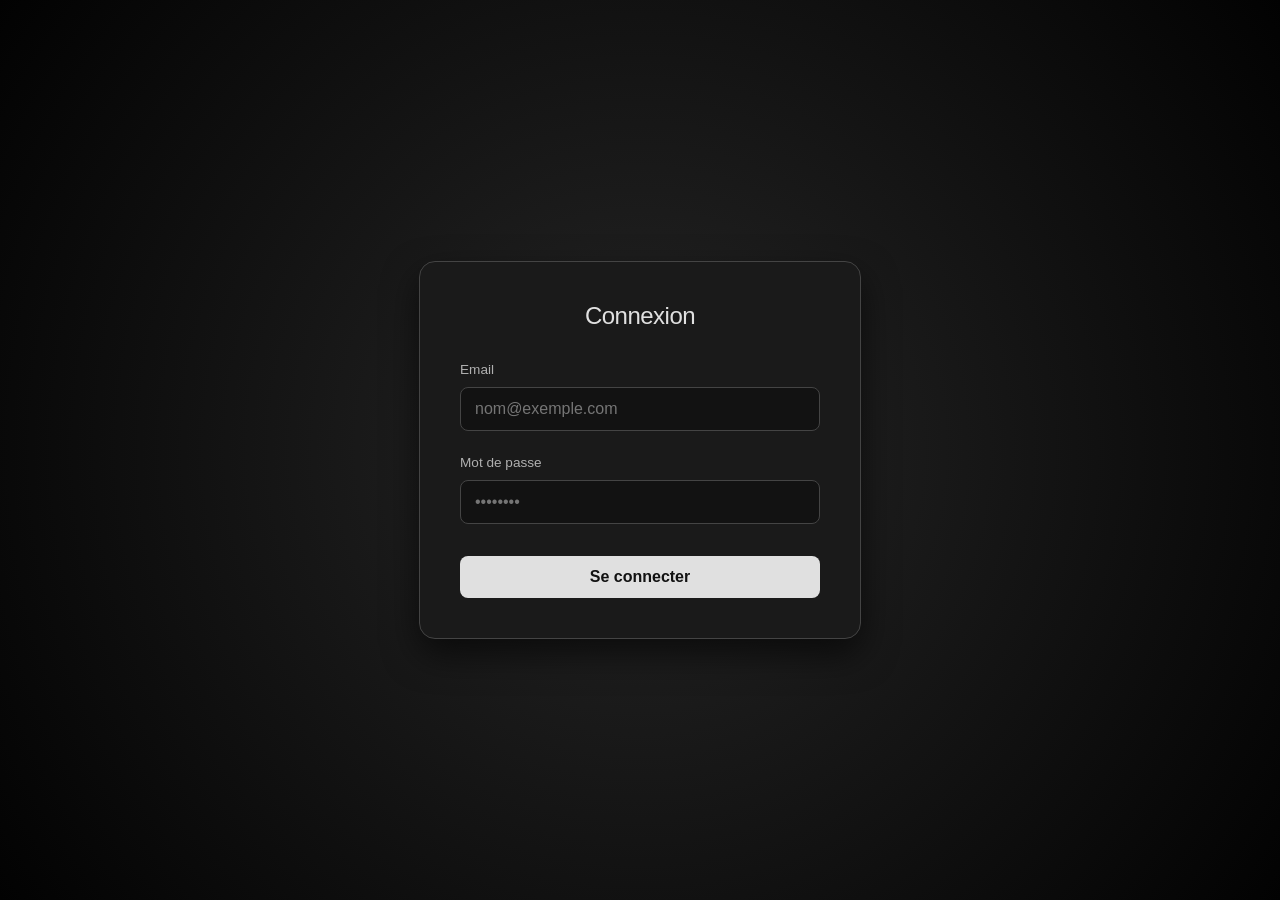
==== view/index.html @ da9903e0 "Creation: login page (css + html)" ====
<!DOCTYPE html>
<html lang="fr">

<head>
    <meta charset="UTF-8">
    <meta name="viewport" content="width=device-width, initial-scale=1.0">
    <link rel="stylesheet" href="../style/style.css">
    <title>Connexion</title>
</head>

<body>

    <div class="login-card">
        <h1>Connexion</h1>
        <form>
            <div class="form-group">
                <label for="formEmail">Email</label>
                <input type="email" class="inputForm" id="formEmail" placeholder="nom@exemple.com" maxlength="25"
                    required>
            </div>

            <div class="form-group">
                <label for="formPwd">Mot de passe</label>
                <input type="password" class="inputForm" id="formPwd" placeholder="••••••••" maxlength="20" required>
            </div>

            <input type="submit" value="Se connecter">
        </form>
    </div>

</body>

</html>
---- style/style.css ----
/* Background: #121212 (charcoal black)
Primary Text: #E0E0E0 (light gray)
Secondary Text: #B0B0B0 (medium gray)
Borders/Dividers: #444444 (dark gray)
Accent: #888888 (soft gray) */

body {
            background: radial-gradient(circle, #262626 0%, #020202 100%);
            color: #E0E0E0;
            font-family: -apple-system, BlinkMacSystemFont, "Segoe UI", Roboto, sans-serif;
            display: flex;
            justify-content: center;
            align-items: center;
            height: 100vh;
            margin: 0;
        }

        .login-card {
            background-color: #1a1a1a;
            padding: 2.5rem;
            border-radius: 16px;
            border: 1px solid #444444;
            width: 100%;
            max-width: 360px;
            box-shadow: 0 15px 35px rgba(0, 0, 0, 0.6);
        }

        h1 {
            margin: 0 0 2rem 0;
            font-size: 1.5rem;
            text-align: center;
            font-weight: 500;
            letter-spacing: -0.5px;
        }

        .form-group {
            margin-bottom: 1.5rem;
        }

        label {
            display: block;
            margin-bottom: 0.6rem;
            color: #B0B0B0;
            font-size: 0.85rem;
            font-weight: 500;
        }

        .inputForm {
            width: 100%;
            padding: 12px 14px;
            background-color: #121212;
            border: 1px solid #444444;
            border-radius: 8px;
            color: #E0E0E0;
            font-size: 1rem;
            box-sizing: border-box;
            transition: all 0.3s ease;
        }

        .inputForm:focus {
            outline: none;
            border-color: #888888;
            box-shadow: 0 0 0 2px rgba(136, 136, 136, 0.2);
        }

        input[type="submit"] {
            width: 100%;
            padding: 12px;
            margin-top: 0.5rem;
            background-color: #E0E0E0;
            color: #121212;
            border: none;
            border-radius: 8px;
            font-size: 1rem;
            font-weight: 600;
            cursor: pointer;
            transition: transform 0.2s, background-color 0.3s;
        }

        input[type="submit"]:hover {
            background-color: #ffffff;
            transform: translateY(-1px);
        }

        input[type="submit"]:active {
            transform: translateY(0);
        }
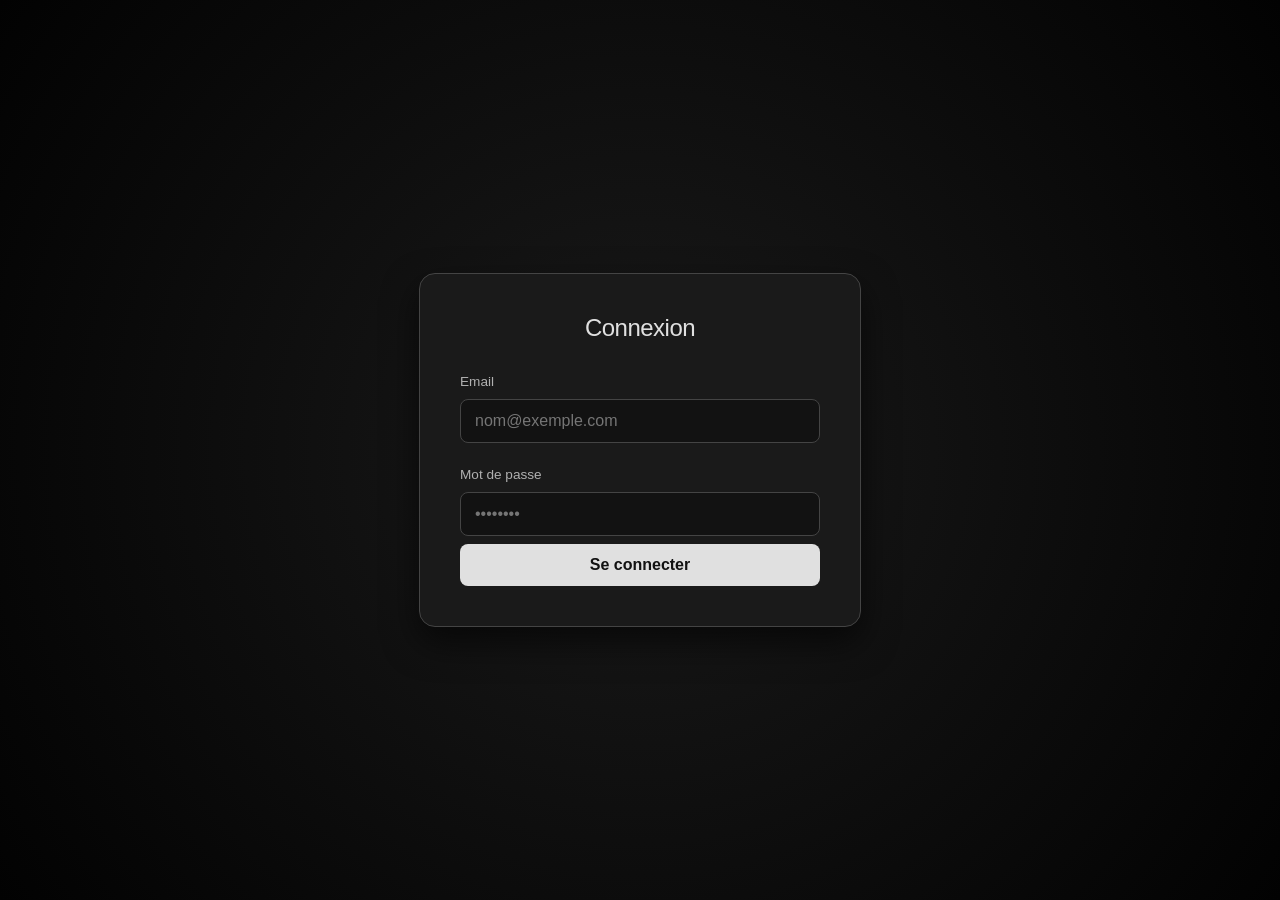
==== commit 0bcbcb17: "Add: 'timesheet' table sql + CC correction" ====
--- a/view/index.html
+++ b/view/index.html
@@ -10,10 +10,10 @@
 
 <body>
 
-    <div class="login-card">
+    <div class="loginCard">
         <h1>Connexion</h1>
         <form>
-            <div class="form-group">
+            <div class="formGroup">
                 <label for="formEmail">Email</label>
                 <input type="email" class="inputForm" id="formEmail" placeholder="nom@exemple.com" maxlength="25"
                     required>
--- a/style/style.css
+++ b/style/style.css
@@ -5,7 +5,7 @@
 Accent: #888888 (soft gray) */
 
 body {
-            background: radial-gradient(circle, #262626 0%, #020202 100%);
+            background: radial-gradient(circle, #1a1a1a 0%, #020202 100%);
             color: #E0E0E0;
             font-family: -apple-system, BlinkMacSystemFont, "Segoe UI", Roboto, sans-serif;
             display: flex;
@@ -15,7 +15,7 @@
             margin: 0;
         }
 
-        .login-card {
+        .loginCard {
             background-color: #1a1a1a;
             padding: 2.5rem;
             border-radius: 16px;
@@ -33,7 +33,7 @@
             letter-spacing: -0.5px;
         }
 
-        .form-group {
+        .formGroup {
             margin-bottom: 1.5rem;
         }
 
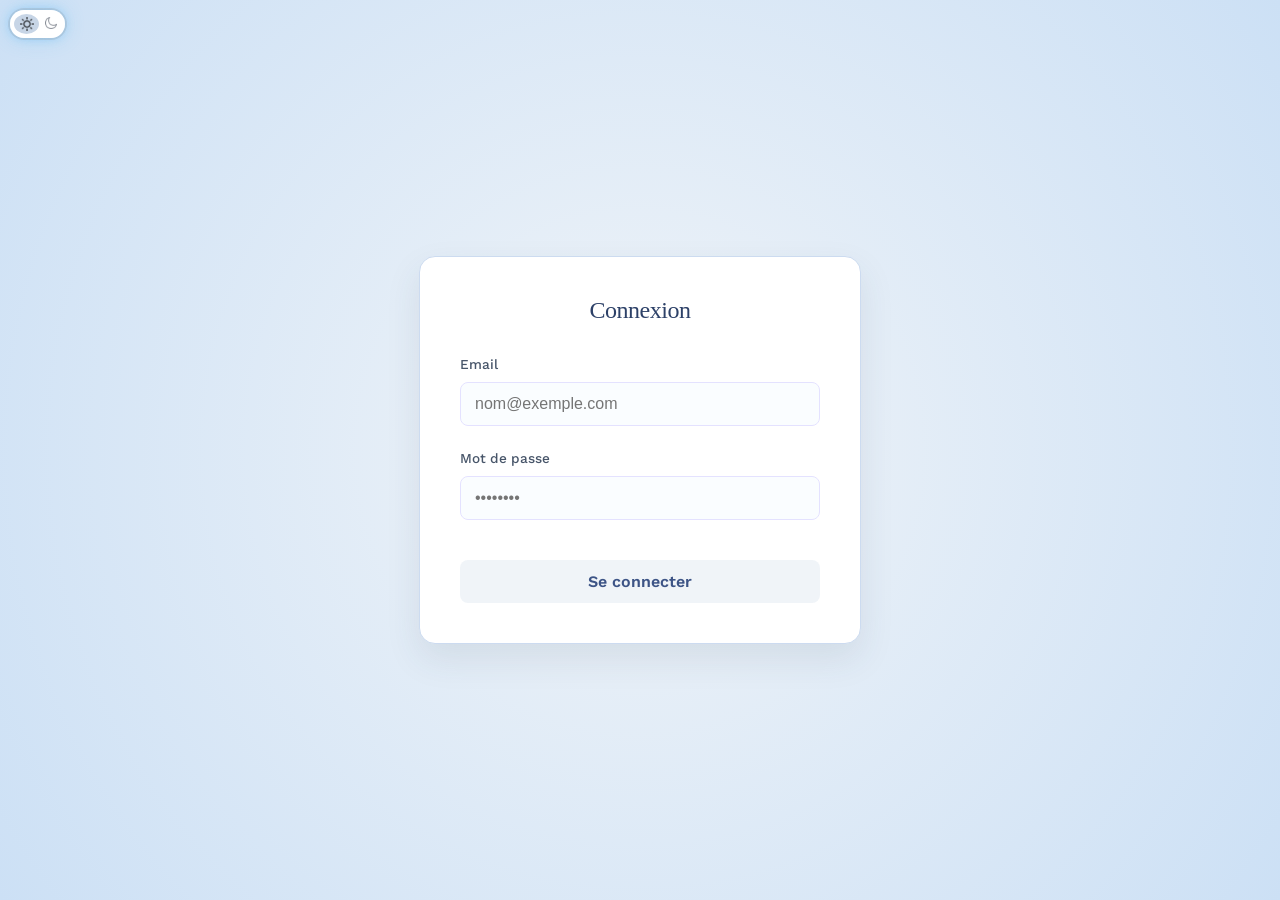
==== commit 49db70a7: "Add: theme toggle + css dark mode style (login page)" ====
--- a/view/index.html
+++ b/view/index.html
@@ -4,11 +4,20 @@
 <head>
     <meta charset="UTF-8">
     <meta name="viewport" content="width=device-width, initial-scale=1.0">
+    <link href="https://fonts.googleapis.com/css2?family=Work+Sans:wght@300;400;500;600&display=swap" rel="stylesheet">
     <link rel="stylesheet" href="../style/style.css">
     <title>Connexion</title>
 </head>
 
 <body>
+    <div class="themeBtnDiv" id="btnToggleTheme">
+        <label class="switch">
+            <input type="checkbox" id="themeToggle" onchange="toggleTheme()" />
+            <span class="btnTheme"></span>
+            <img class="lightThemeSymbol" src="../img/sun.png">
+            <img class="darkThemeSymbol" src="../img/moon.png">
+        </label>
+    </div>
 
     <div class="loginCard">
         <h1>Connexion</h1>
@@ -19,7 +28,7 @@
                     required>
             </div>
 
-            <div class="form-group">
+            <div class="formGroup">
                 <label for="formPwd">Mot de passe</label>
                 <input type="password" class="inputForm" id="formPwd" placeholder="••••••••" maxlength="20" required>
             </div>
@@ -27,7 +36,6 @@
             <input type="submit" value="Se connecter">
         </form>
     </div>
-
 </body>
 
 </html>
--- a/style/style.css
+++ b/style/style.css
@@ -1,87 +1,242 @@
-/* Background: #121212 (charcoal black)
-Primary Text: #E0E0E0 (light gray)
-Secondary Text: #B0B0B0 (medium gray)
-Borders/Dividers: #444444 (dark gray)
-Accent: #888888 (soft gray) */
-
-body {
-            background: radial-gradient(circle, #1a1a1a 0%, #020202 100%);
-            color: #E0E0E0;
-            font-family: -apple-system, BlinkMacSystemFont, "Segoe UI", Roboto, sans-serif;
-            display: flex;
-            justify-content: center;
-            align-items: center;
-            height: 100vh;
-            margin: 0;
-        }
-
-        .loginCard {
-            background-color: #1a1a1a;
-            padding: 2.5rem;
-            border-radius: 16px;
-            border: 1px solid #444444;
-            width: 100%;
-            max-width: 360px;
-            box-shadow: 0 15px 35px rgba(0, 0, 0, 0.6);
-        }
-
-        h1 {
-            margin: 0 0 2rem 0;
-            font-size: 1.5rem;
-            text-align: center;
-            font-weight: 500;
-            letter-spacing: -0.5px;
-        }
-
-        .formGroup {
-            margin-bottom: 1.5rem;
-        }
-
-        label {
-            display: block;
-            margin-bottom: 0.6rem;
-            color: #B0B0B0;
-            font-size: 0.85rem;
-            font-weight: 500;
-        }
-
-        .inputForm {
-            width: 100%;
-            padding: 12px 14px;
-            background-color: #121212;
-            border: 1px solid #444444;
-            border-radius: 8px;
-            color: #E0E0E0;
-            font-size: 1rem;
-            box-sizing: border-box;
-            transition: all 0.3s ease;
-        }
-
-        .inputForm:focus {
-            outline: none;
-            border-color: #888888;
-            box-shadow: 0 0 0 2px rgba(136, 136, 136, 0.2);
-        }
-
-        input[type="submit"] {
-            width: 100%;
-            padding: 12px;
-            margin-top: 0.5rem;
-            background-color: #E0E0E0;
-            color: #121212;
-            border: none;
-            border-radius: 8px;
-            font-size: 1rem;
-            font-weight: 600;
-            cursor: pointer;
-            transition: transform 0.2s, background-color 0.3s;
-        }
-
-        input[type="submit"]:hover {
-            background-color: #ffffff;
-            transform: translateY(-1px);
-        }
-
-        input[type="submit"]:active {
-            transform: translateY(0);
-        }+/* ==========================================================================
+    BODY
+========================================================================== */
+    body {
+        background: radial-gradient(circle, #f0f4f8 0%, #cce0f5 100%);
+        display: flex;
+        justify-content: center;
+        align-items: center;
+        height: 100vh;
+        margin: 0;
+    }
+    body.dark_mode {
+        background: radial-gradient(circle, #1a1a1a 0%, #020202 100%);
+    }
+
+/* ==========================================================================
+    LOGIN.HTML PAGE
+========================================================================== */
+
+/* https://codepen.io/nefejames/pen/ogvNgJq  - Card hover effect */
+    .loginCard {
+        background: white;
+        padding: 2.5rem;
+        border-radius: 16px;
+        border: 1px solid #ccdbf0;
+        width: 100%;
+        max-width: 360px;
+        box-shadow: 0 15px 35px rgba(51, 65, 85, 0.1);
+        position: relative;
+        overflow: hidden; 
+    }
+    .dark_mode .loginCard {
+        background: #1a1a1a;
+        border: 1px solid #444444;
+        box-shadow: 0 15px 35px rgba(0, 0, 0, 0.6);
+    }
+    
+    .loginCard::before {
+        content: '';
+        position: absolute;
+        top: -50%;
+        left: -50%;
+        width: 200%;
+        height: 200%;
+        background: linear-gradient(
+            0deg,
+            transparent,
+            transparent 30%,
+            rgba(81, 128, 228, 0.3)
+        );
+        transform: rotate(-45deg);
+        opacity: 0;
+        transition: all 0.5s ease;
+    }
+    .dark_mode .loginCard::before {
+        background: linear-gradient(
+            0deg,
+            transparent,
+            transparent 30%,
+            rgba(167, 167, 167, 0.3)
+        );
+    }
+    .loginCard:hover {
+        box-shadow: 0 0 20px #a9d0f5;
+    }
+    .dark_mode .loginCard:hover {
+        box-shadow: 0 0 20px #444444;
+    }
+    .loginCard:hover::before {
+        opacity: 1;
+        transform: rotate(-45deg) translateY(100%);
+    }
+    .loginCard h1 {
+        margin: 0 0 2rem 0;
+        font-size: 1.5rem;
+        text-align: center;
+        font-weight: 500;
+        letter-spacing: -0.5px;
+        font-family: "Arial Black";
+        color: #2d4168;
+    }
+    .dark_mode .loginCard h1 {
+        color: #ffffff;
+    }
+    .formGroup {
+        margin-bottom: 1.5rem;
+    }
+    .loginCard label {
+        display: block;
+        margin-bottom: 0.6rem;
+        color: #475569;
+        font-size: 0.85rem;
+        font-weight: 500;
+        font-family: "Work Sans", sans-serif;
+    }
+    .dark_mode .loginCard label {
+        color: #B0B0B0;
+    }
+    .inputForm {
+        width: 100%;
+        padding: 12px 14px;
+        background-color: #cde6ff1a;
+        border: 1px solid #e4e2ff;
+        border-radius: 8px;
+        color: #334155;
+        font-size: 1rem;
+        box-sizing: border-box;
+        transition: all 0.3s ease;
+    }
+    .dark_mode .inputForm {
+        background-color: #121212;
+        border: 1px solid #444444;
+        color: #E0E0E0;
+    }
+    .inputForm:focus {
+        outline: none;
+        border-color: #3b83f634;
+        box-shadow: 0 0 0 3px rgba(59, 131, 246, 0.11);
+    }
+    .dark_mode .inputForm:focus {
+        border-color: #888888;
+        box-shadow: 0 0 0 1px rgba(136, 136, 136, 0.2);
+    }
+    input[type="submit"] {
+        width: 100%;
+        padding: 12px;
+        margin-top: 1rem;
+        background-color: #d0dde950;
+        color: #3d5486;
+        border: none;
+        border-radius: 8px;
+        font-size: 1rem;
+        font-weight: 600;
+        cursor: pointer;
+        transition: transform 0.2s, background-color 0.3s;
+        font-family: "Work Sans", sans-serif;
+    }
+    .dark_mode input[type="submit"] {
+        background-color: #c0c0c0;
+        color: #121212;
+    }
+    input[type="submit"]:hover {
+        background-color: #d0dbe9ab;
+        transform: translateY(-2px);
+    }
+    .dark_mode  input[type="submit"]:hover {
+        background-color: #ffffff;
+    }
+    input[type="submit"]:active {
+        transform: translateY(0);
+    }
+
+/* ==========================================================================
+    THEME TOGGLE (DARK / LIGHT)
+========================================================================== */
+
+    .themeBtnDiv {
+        position: fixed;
+        top: 10px;
+        left: 50px;
+        z-index: 5;
+    }
+    .switch {
+        position: absolute;
+        display: inline-block;
+        width: 55px;
+        height: 28px;
+        left: -40px;
+        top: 0;
+        border-radius: 34px;
+        box-shadow:
+            0 0 0 2px rgba(136, 136, 136, 0.2),
+            0 0 10px rgba(88, 173, 242, 0.4),
+            0 0 20px rgba(85, 196, 247, 0.3);
+    }
+    .dark_mode .switch {
+        box-shadow:
+            0 0 0 2px rgba(255, 255, 255, 0.055),
+            0 0 10px rgba(255, 255, 255, 0.123),
+            0 0 20px rgba(255, 255, 255, 0.096);
+    }
+    .switch input {
+        opacity: 0;
+        width: 0;
+        height: 0;
+    }
+    .btnTheme {
+        position: absolute;
+        top: 0; left: 0; right: 0; bottom: 0;
+        background-color: white;
+        transition: 0.4s;
+        border-radius: 34px;
+    }
+    .btnTheme:before {
+        position: absolute;
+        height: 20px;
+        width: 25px;
+        left: 4px;
+        content: "";
+        bottom: 4px;
+        background-color: #c7d5e6;
+        transition: 0.4s;
+        border-radius: 50%;
+    }
+    .switch input:checked + .btnTheme:before {
+        background-color: #4c505f;
+        transform: translateX(23px);
+    }
+    .switch input:checked + .btnTheme {
+        background-color: #0f1118;
+    }
+    .switch input:focus + .btnTheme {
+        box-shadow: 0 0 1px #000000;
+    }
+    .lightThemeSymbol {
+        position: absolute;
+        width: 14px;
+        top: 7px;
+        left: 10px;
+    }
+    .dark_mode .lightThemeSymbol {
+        filter: brightness(0) saturate(100%)
+            invert(100%) sepia(11%)
+            saturate(507%) hue-rotate(182deg)
+            brightness(62%) contrast(88%);
+    }
+    .darkThemeSymbol {
+        position: absolute;
+        width: 12px;
+        top: 7px;
+        left: 35px;
+        filter: 
+            brightness(0) saturate(100%)
+            invert(50%) sepia(10%)
+            saturate(350%)
+            hue-rotate(180deg)
+            brightness(95%)
+            contrast(90%);
+    }
+    .dark_mode .darkThemeSymbol {
+        filter: invert(100%);
+    }
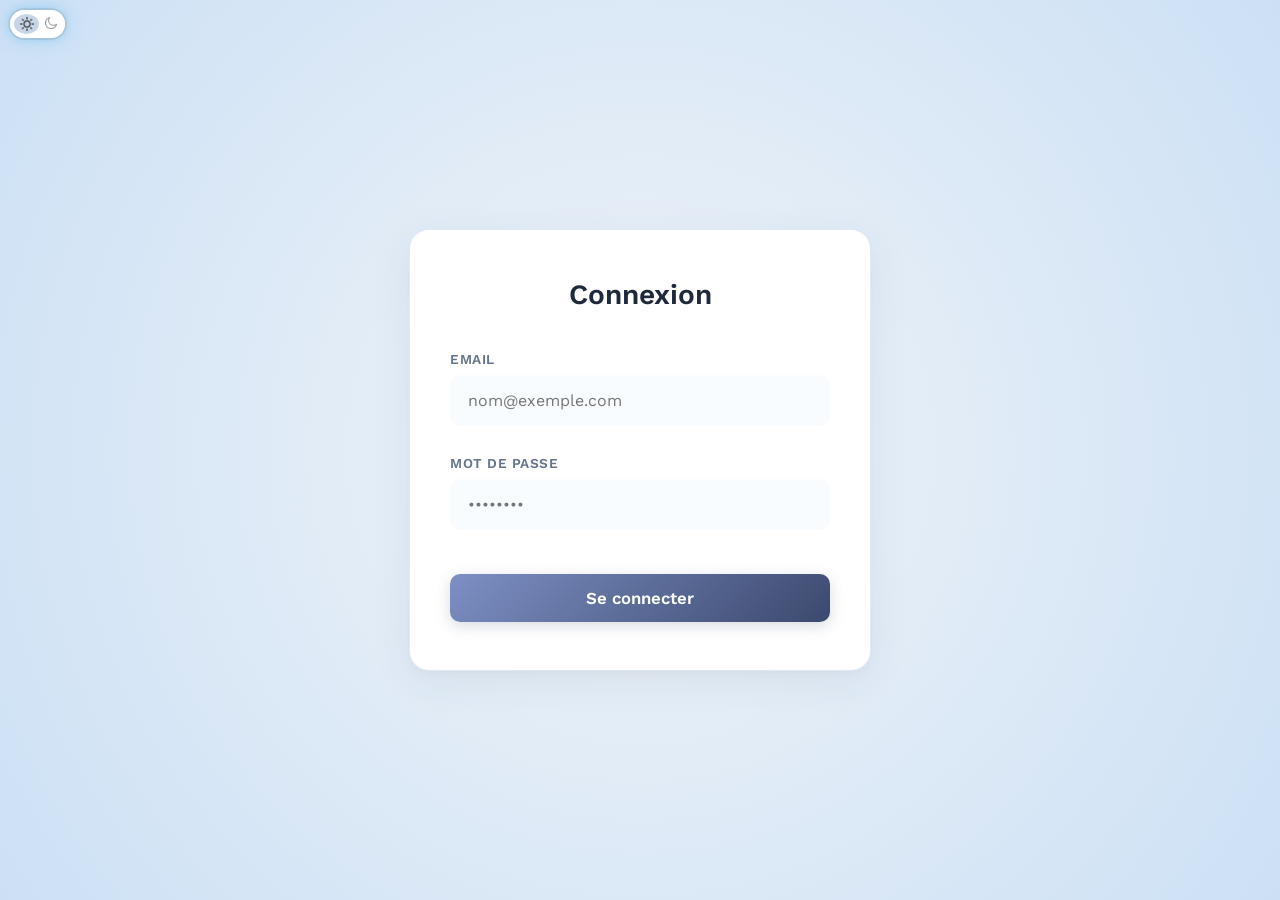
==== commit d304d905: "fix: update CSS file reference and correct HTML structure" ====
--- a/view/index.html
+++ b/view/index.html
@@ -6,6 +6,10 @@
     <meta name="viewport" content="width=device-width, initial-scale=1.0">
     <link href="https://fonts.googleapis.com/css2?family=Work+Sans:wght@300;400;500;600&display=swap" rel="stylesheet">
     <link rel="stylesheet" href="../style/style.css">
+    <script src="../script/script.js"></script>
+    <link rel="stylesheet" href="../style/toggleTheme.css">
+    <link rel="stylesheet" href="../style/forms.css">
+
     <title>Connexion</title>
 </head>
 
--- a/style/style.css
+++ b/style/style.css
@@ -1,242 +1,85 @@
 /* ==========================================================================
-    BODY
+    VARIABLES GLOBALES (couleurs)
 ========================================================================== */
-    body {
-        background: radial-gradient(circle, #f0f4f8 0%, #cce0f5 100%);
-        display: flex;
-        justify-content: center;
-        align-items: center;
-        height: 100vh;
-        margin: 0;
-    }
-    body.dark_mode {
-        background: radial-gradient(circle, #1a1a1a 0%, #020202 100%);
-    }
+:root {
+    /* Boutons, Logos, Dégradés*/
+    --brand-primary: #3c496e;
+    --brand-secondary: #7d90c4;
+    
+    /*ARRIÈRE-PLANS (bkg cartes, menus) */
+    --bg-body-start: #f0f4f8;
+    --bg-body-end: #cce0f5;
+    --bg-surface: #ffffff; /* bkg cartes/formulaires */
+    --bg-sidebar: #f0f7ff; 
+    --bg-input: rgba(205, 230, 255, 0.15);
+    --bg-input-focus: #ffffff;
+    
+    /* Survols, liens actifs */
+    --hover-subtle: rgba(186, 201, 216, 0.15); 
+    --active-subtle: rgba(125, 144, 196, 0.15);
+    --card-hover-glow: rgba(81, 128, 228, 0.15);
+    
+    /* Textes */
+    --text-primary: #1e293b; /* Titres, textes principaux */
+    --text-secondary: #64748b; /* Labels des formulaires */
+    --text-muted: #818181; /* Petit textes */
+    --text-btn: #ffffff; /* Texte sur les boutons */
+    
+    /* BORDURES ET OMBRES */
+    --border-subtle: rgba(204, 219, 240, 0.6);
+    --border-divider: rgba(186, 201, 216, 0.3); /* Ligne de séparation sidebar */
+    --border-focus: rgba(59, 131, 246, 0.4);
+    --shadow-card-1: rgba(51, 65, 85, 0.08);
+    --shadow-card-2: rgba(0, 0, 0, 0.03);
+    --shadow-glow: rgba(169, 208, 245, 0.4);
+    --shadow-btn: rgba(60, 73, 110, 0.2);
+    --shadow-btn-hover: rgba(60, 73, 110, 0.4);
+}
+
+/* DARK THEME */
+body.dark_mode {
+    --brand-primary: #9ba5be;
+    --brand-secondary: #f1f1f1;
+    
+    --bg-body-start: #1a1a1a;
+    --bg-body-end: #020202;
+    --bg-surface: #1a1a1a;
+    --bg-sidebar: #1d1f20;
+    --bg-input: rgba(255, 255, 255, 0.05);
+    --bg-input-focus: #1a1a1a;
+    
+    --hover-subtle: rgba(255, 255, 255, 0.05);
+    --active-subtle: rgba(155, 165, 190, 0.2);
+    --card-hover-glow: rgba(167, 167, 167, 0.15);
+    
+    --text-primary: #f8fafc;
+    --text-secondary: #94a3b8;
+    --text-muted: #818181; 
+    --text-btn: #1d1f20; 
+    
+    --border-subtle: rgba(68, 68, 68, 0.5);
+    --border-divider: rgba(255, 255, 255, 0.1);
+    --border-focus: rgba(136, 136, 136, 0.6);
+    --shadow-card-1: rgba(0, 0, 0, 0.5);
+    --shadow-card-2: rgba(0, 0, 0, 0.3);
+    --shadow-glow: rgba(0, 0, 0, 0.8);
+    --shadow-btn: rgba(255, 255, 255, 0.1);
+    --shadow-btn-hover: rgba(255, 255, 255, 0.25);
+}
 
 /* ==========================================================================
-    LOGIN.HTML PAGE
+    BODYS
 ========================================================================== */
 
-/* https://codepen.io/nefejames/pen/ogvNgJq  - Card hover effect */
-    .loginCard {
-        background: white;
-        padding: 2.5rem;
-        border-radius: 16px;
-        border: 1px solid #ccdbf0;
-        width: 100%;
-        max-width: 360px;
-        box-shadow: 0 15px 35px rgba(51, 65, 85, 0.1);
-        position: relative;
-        overflow: hidden; 
-    }
-    .dark_mode .loginCard {
-        background: #1a1a1a;
-        border: 1px solid #444444;
-        box-shadow: 0 15px 35px rgba(0, 0, 0, 0.6);
-    }
-    
-    .loginCard::before {
-        content: '';
-        position: absolute;
-        top: -50%;
-        left: -50%;
-        width: 200%;
-        height: 200%;
-        background: linear-gradient(
-            0deg,
-            transparent,
-            transparent 30%,
-            rgba(81, 128, 228, 0.3)
-        );
-        transform: rotate(-45deg);
-        opacity: 0;
-        transition: all 0.5s ease;
-    }
-    .dark_mode .loginCard::before {
-        background: linear-gradient(
-            0deg,
-            transparent,
-            transparent 30%,
-            rgba(167, 167, 167, 0.3)
-        );
-    }
-    .loginCard:hover {
-        box-shadow: 0 0 20px #a9d0f5;
-    }
-    .dark_mode .loginCard:hover {
-        box-shadow: 0 0 20px #444444;
-    }
-    .loginCard:hover::before {
-        opacity: 1;
-        transform: rotate(-45deg) translateY(100%);
-    }
-    .loginCard h1 {
-        margin: 0 0 2rem 0;
-        font-size: 1.5rem;
-        text-align: center;
-        font-weight: 500;
-        letter-spacing: -0.5px;
-        font-family: "Arial Black";
-        color: #2d4168;
-    }
-    .dark_mode .loginCard h1 {
-        color: #ffffff;
-    }
-    .formGroup {
-        margin-bottom: 1.5rem;
-    }
-    .loginCard label {
-        display: block;
-        margin-bottom: 0.6rem;
-        color: #475569;
-        font-size: 0.85rem;
-        font-weight: 500;
-        font-family: "Work Sans", sans-serif;
-    }
-    .dark_mode .loginCard label {
-        color: #B0B0B0;
-    }
-    .inputForm {
-        width: 100%;
-        padding: 12px 14px;
-        background-color: #cde6ff1a;
-        border: 1px solid #e4e2ff;
-        border-radius: 8px;
-        color: #334155;
-        font-size: 1rem;
-        box-sizing: border-box;
-        transition: all 0.3s ease;
-    }
-    .dark_mode .inputForm {
-        background-color: #121212;
-        border: 1px solid #444444;
-        color: #E0E0E0;
-    }
-    .inputForm:focus {
-        outline: none;
-        border-color: #3b83f634;
-        box-shadow: 0 0 0 3px rgba(59, 131, 246, 0.11);
-    }
-    .dark_mode .inputForm:focus {
-        border-color: #888888;
-        box-shadow: 0 0 0 1px rgba(136, 136, 136, 0.2);
-    }
-    input[type="submit"] {
-        width: 100%;
-        padding: 12px;
-        margin-top: 1rem;
-        background-color: #d0dde950;
-        color: #3d5486;
-        border: none;
-        border-radius: 8px;
-        font-size: 1rem;
-        font-weight: 600;
-        cursor: pointer;
-        transition: transform 0.2s, background-color 0.3s;
-        font-family: "Work Sans", sans-serif;
-    }
-    .dark_mode input[type="submit"] {
-        background-color: #c0c0c0;
-        color: #121212;
-    }
-    input[type="submit"]:hover {
-        background-color: #d0dbe9ab;
-        transform: translateY(-2px);
-    }
-    .dark_mode  input[type="submit"]:hover {
-        background-color: #ffffff;
-    }
-    input[type="submit"]:active {
-        transform: translateY(0);
-    }
-
-/* ==========================================================================
-    THEME TOGGLE (DARK / LIGHT)
-========================================================================== */
-
-    .themeBtnDiv {
-        position: fixed;
-        top: 10px;
-        left: 50px;
-        z-index: 5;
-    }
-    .switch {
-        position: absolute;
-        display: inline-block;
-        width: 55px;
-        height: 28px;
-        left: -40px;
-        top: 0;
-        border-radius: 34px;
-        box-shadow:
-            0 0 0 2px rgba(136, 136, 136, 0.2),
-            0 0 10px rgba(88, 173, 242, 0.4),
-            0 0 20px rgba(85, 196, 247, 0.3);
-    }
-    .dark_mode .switch {
-        box-shadow:
-            0 0 0 2px rgba(255, 255, 255, 0.055),
-            0 0 10px rgba(255, 255, 255, 0.123),
-            0 0 20px rgba(255, 255, 255, 0.096);
-    }
-    .switch input {
-        opacity: 0;
-        width: 0;
-        height: 0;
-    }
-    .btnTheme {
-        position: absolute;
-        top: 0; left: 0; right: 0; bottom: 0;
-        background-color: white;
-        transition: 0.4s;
-        border-radius: 34px;
-    }
-    .btnTheme:before {
-        position: absolute;
-        height: 20px;
-        width: 25px;
-        left: 4px;
-        content: "";
-        bottom: 4px;
-        background-color: #c7d5e6;
-        transition: 0.4s;
-        border-radius: 50%;
-    }
-    .switch input:checked + .btnTheme:before {
-        background-color: #4c505f;
-        transform: translateX(23px);
-    }
-    .switch input:checked + .btnTheme {
-        background-color: #0f1118;
-    }
-    .switch input:focus + .btnTheme {
-        box-shadow: 0 0 1px #000000;
-    }
-    .lightThemeSymbol {
-        position: absolute;
-        width: 14px;
-        top: 7px;
-        left: 10px;
-    }
-    .dark_mode .lightThemeSymbol {
-        filter: brightness(0) saturate(100%)
-            invert(100%) sepia(11%)
-            saturate(507%) hue-rotate(182deg)
-            brightness(62%) contrast(88%);
-    }
-    .darkThemeSymbol {
-        position: absolute;
-        width: 12px;
-        top: 7px;
-        left: 35px;
-        filter: 
-            brightness(0) saturate(100%)
-            invert(50%) sepia(10%)
-            saturate(350%)
-            hue-rotate(180deg)
-            brightness(95%)
-            contrast(90%);
-    }
-    .dark_mode .darkThemeSymbol {
-        filter: invert(100%);
-    }+body {
+    background: radial-gradient(circle, var(--bg-body-start) 0%, var(--bg-body-end) 100%);
+    display: flex;
+    justify-content: center;
+    align-items: center;
+    height: 100vh;
+    margin: 0;
+    transition: background 0.4s ease, color 0.4s ease; 
+}
+body.dark_mode {
+    background: radial-gradient(circle, #1a1a1a 0%, #020202 100%);
+}
--- a/style/toggleTheme.css
+++ b/style/toggleTheme.css
@@ -0,0 +1,93 @@
+/* ==========================================================================
+    THEME TOGGLE (DARK / LIGHT)
+========================================================================== */
+
+    .themeBtnDiv {
+        position: absolute;
+        top: 10px;
+        left: 50px;
+        z-index: 5;
+    }
+
+    .switch {
+        position: absolute;
+        display: inline-block;
+        width: 55px;
+        height: 28px;
+        left: -40px;
+        top: 0;
+        border-radius: 34px;
+        box-shadow:
+            0 0 0 2px rgba(136, 136, 136, 0.2),
+            0 0 10px rgba(88, 173, 242, 0.4),
+            0 0 20px rgba(85, 196, 247, 0.3);
+        z-index: 50;
+    }
+    .dark_mode .switch {
+        box-shadow:
+            0 0 0 2px rgba(255, 255, 255, 0.055),
+            0 0 10px rgba(255, 255, 255, 0.123),
+            0 0 20px rgba(255, 255, 255, 0.096);
+    }
+    .switch input {
+        opacity: 0;
+        width: 0;
+        height: 0;
+    }
+    .btnTheme {
+        position: absolute;
+        top: 0; left: 0; right: 0; bottom: 0;
+        background-color: white;
+        transition: 0.4s;
+        border-radius: 34px;
+    }
+    .btnTheme:before {
+        position: absolute;
+        height: 20px;
+        width: 25px;
+        left: 4px;
+        content: "";
+        bottom: 4px;
+        background-color: #c7d5e6;
+        transition: 0.4s;
+        border-radius: 50%;
+    }
+    .switch input:checked + .btnTheme:before {
+        background-color: #4c505f;
+        transform: translateX(23px);
+    }
+    .switch input:checked + .btnTheme {
+        background-color: #0f1118;
+    }
+    .switch input:focus + .btnTheme {
+        box-shadow: 0 0 1px #000000;
+    }
+    .lightThemeSymbol {
+        position: absolute;
+        width: 14px;
+        top: 7px;
+        left: 10px;
+    }
+    .dark_mode .lightThemeSymbol {
+        filter: brightness(0) saturate(100%)
+            invert(100%) sepia(11%)
+            saturate(507%) hue-rotate(182deg)
+            brightness(62%) contrast(88%);
+    }
+    .darkThemeSymbol {
+        position: absolute;
+        width: 12px;
+        top: 7px;
+        left: 35px;
+        filter: 
+            brightness(0) saturate(100%)
+            invert(50%) sepia(10%)
+            saturate(350%)
+            hue-rotate(180deg)
+            brightness(95%)
+            contrast(90%);
+    }
+    .dark_mode .darkThemeSymbol {
+        filter: invert(100%);
+    }
+
--- a/style/forms.css
+++ b/style/forms.css
@@ -0,0 +1,102 @@
+/* ==========================================================================
+    LOGIN.HTML & FORM CARD
+========================================================================== */
+.loginCard, .formCard {
+    background: var(--bg-surface);
+    padding: 3rem 2.5rem; 
+    border-radius: 20px; 
+    border: 1px solid var(--border-subtle);
+    box-shadow: 0 10px 40px var(--shadow-card-1), 0 4px 12px var(--shadow-card-2); 
+    position: relative;
+    overflow: hidden; 
+    backdrop-filter: blur(10px);
+    transition: all 0.4s ease;
+}
+
+.loginCard { width: 100%; max-width: 380px; }
+.formCard { width: 50vw; }
+
+.loginCard::before, .formCard::before {
+    content: '';
+    position: absolute;
+    top: -50%; left: -50%;
+    width: 200%; height: 200%;
+    background: linear-gradient(0deg, transparent, transparent 30%, var(--card-hover-glow));
+    transform: rotate(-45deg);
+    opacity: 0;
+    transition: all 0.6s ease;
+}
+
+.loginCard:hover, .formCard:hover {
+    box-shadow: 0 15px 50px var(--shadow-glow);
+    transform: translateY(-2px);
+}
+
+.loginCard:hover::before, .formCard:hover::before {
+    opacity: 1;
+    transform: rotate(-45deg) translateY(100%);
+}
+
+.loginCard h1, .formCard h1 {
+    margin: 0 0 2.5rem 0;
+    font-size: 1.75rem;
+    text-align: center;
+    font-weight: 600;
+    font-family: "Work Sans", sans-serif;
+    color: var(--text-primary);
+}
+
+.formGroup { margin-bottom: 1.8rem; }
+
+.loginCard label, .formCard label {
+    display: block;
+    margin-bottom: 0.5rem;
+    color: var(--text-secondary);
+    font-size: 0.85rem;
+    font-weight: 600;
+    font-family: "Work Sans", sans-serif;
+    text-transform: uppercase;
+    letter-spacing: 0.5px;
+}
+
+.inputForm {
+    width: 100%;
+    padding: 14px 16px;
+    background-color: var(--bg-input);
+    border: 2px solid transparent; 
+    border-radius: 10px;
+    color: var(--text-primary);
+    font-size: 1rem;
+    font-family: "Work Sans", sans-serif;
+    box-sizing: border-box;
+    transition: all 0.3s cubic-bezier(0.4, 0, 0.2, 1);
+}
+
+.inputForm:focus {
+    outline: none;
+    background-color: var(--bg-input-focus); 
+    border-color: var(--border-focus);
+}
+
+input[type="submit"] {
+    width: 100%;
+    padding: 14px;
+    margin-top: 1rem;
+    background: linear-gradient(135deg, var(--brand-secondary) 0%, var(--brand-primary) 100%);
+    color: var(--text-btn);
+    border: none;
+    border-radius: 10px;
+    font-size: 1.05rem;
+    font-weight: 600;
+    cursor: pointer;
+    transition: transform 0.2s, box-shadow 0.3s, background 0.4s;
+    font-family: "Work Sans", sans-serif;
+    box-shadow: 0 4px 15px var(--shadow-btn);
+}
+
+input[type="submit"]:hover {
+    transform: translateY(-2px);
+    box-shadow: 0 6px 20px var(--shadow-btn-hover);
+}
+
+input[type="submit"]:active { transform: translateY(1px); }
